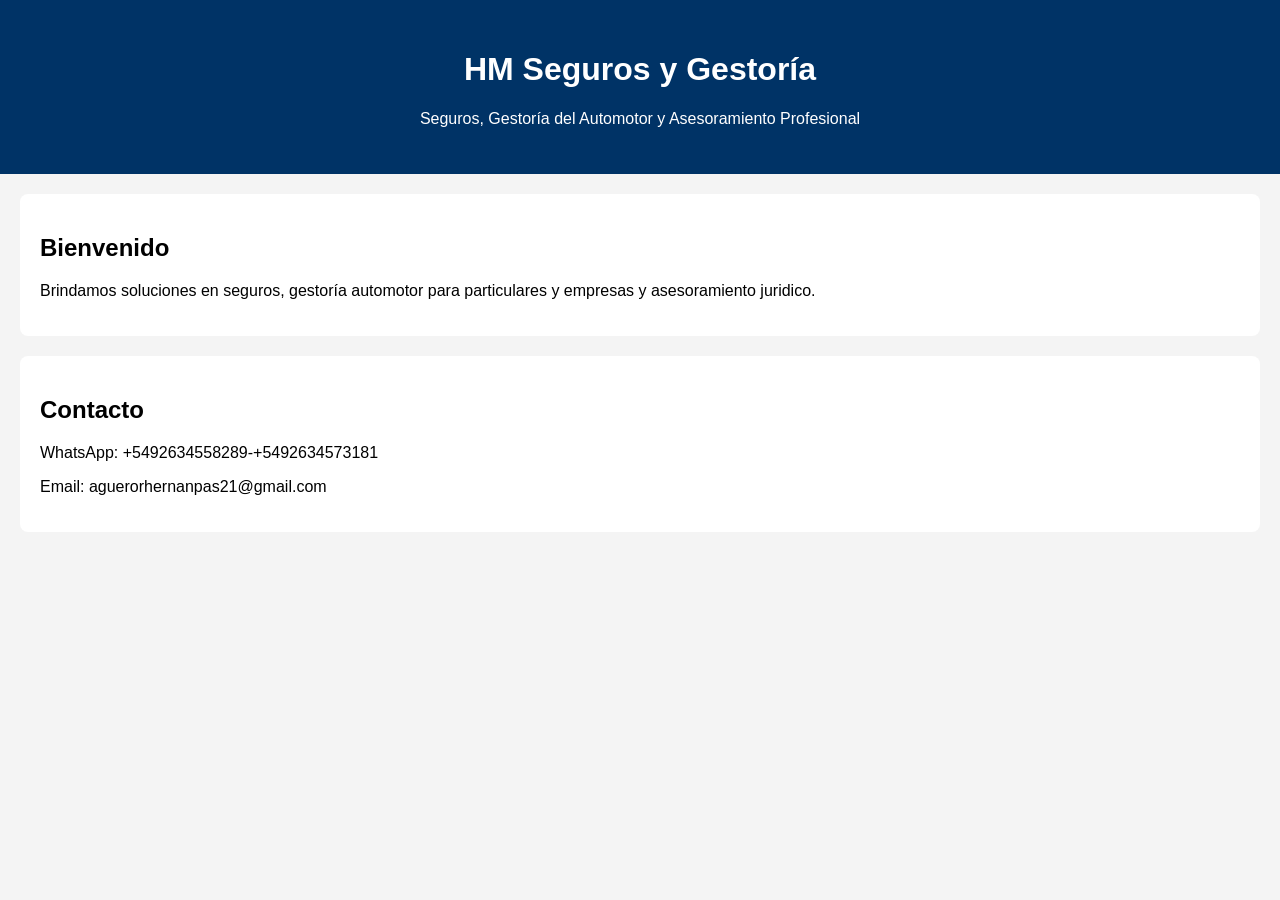
==== index.html @ 10b08e05 "Update index.html" ====
<!DOCTYPE html>
<html lang="es">
<head>
    <meta charset="UTF-8">
    <meta name="viewport" content="width=device-width, initial-scale=1.0">
    <title>HM Seguros, Gestoría y asesoramiento juridico</title>
    <link rel="stylesheet" href="style.css">
</head>
<body>

    <header>
        <h1>HM Seguros y Gestoría</h1>
        <p>Seguros, Gestoría del Automotor y Asesoramiento Profesional</p>
    </header>

    <main>
        <section>
            <h2>Bienvenido</h2>
            <p>Brindamos soluciones en seguros, gestoría automotor para particulares y empresas y asesoramiento juridico.</p>
        </section>

        <section>
            <h2>Contacto</h2>
            <p>WhatsApp: +5492634558289-+5492634573181</p>
            <p>Email: aguerorhernanpas21@gmail.com</p>
        </section>
    </main>

</body>
</html>
---- style.css ----
body {
    font-family: Arial, sans-serif;
    margin: 0;
    background-color: #f4f4f4;
}

header {
    background-color: #003366;
    color: white;
    text-align: center;
    padding: 30px;
}

main {
    padding: 20px;
}

section {
    background: white;
    padding: 20px;
    margin-bottom: 20px;
    border-radius: 8px;
}
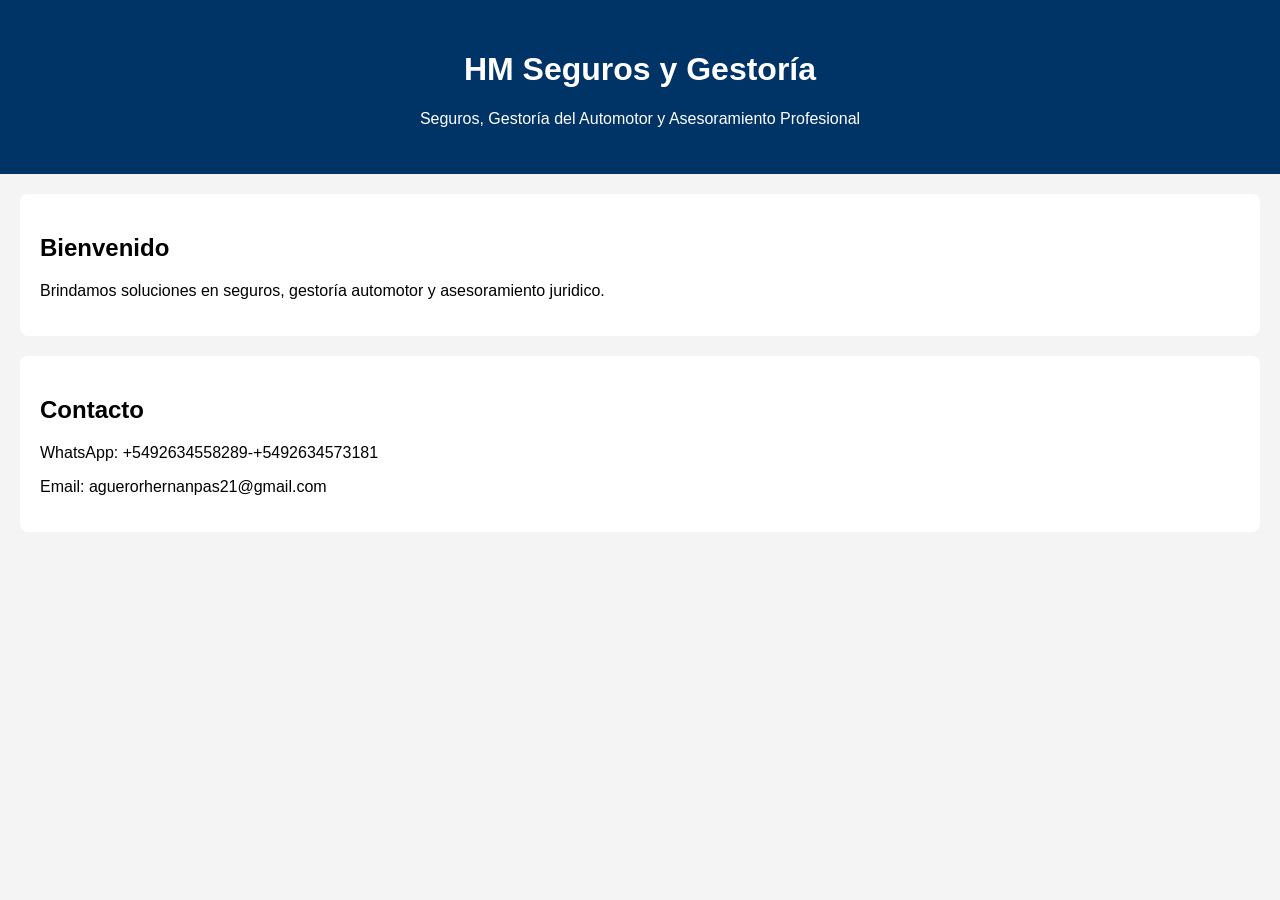
==== commit a117dd4e: "Update index.html" ====
--- a/index.html
+++ b/index.html
@@ -3,7 +3,7 @@
 <head>
     <meta charset="UTF-8">
     <meta name="viewport" content="width=device-width, initial-scale=1.0">
-    <title>HM Seguros, Gestoría y asesoramiento juridico</title>
+    <title>HM Seguros y Gestoría</title>
     <link rel="stylesheet" href="style.css">
 </head>
 <body>
@@ -16,7 +16,7 @@
     <main>
         <section>
             <h2>Bienvenido</h2>
-            <p>Brindamos soluciones en seguros, gestoría automotor para particulares y empresas y asesoramiento juridico.</p>
+            <p>Brindamos soluciones en seguros, gestoría automotor y asesoramiento juridico.</p>
         </section>
 
         <section>
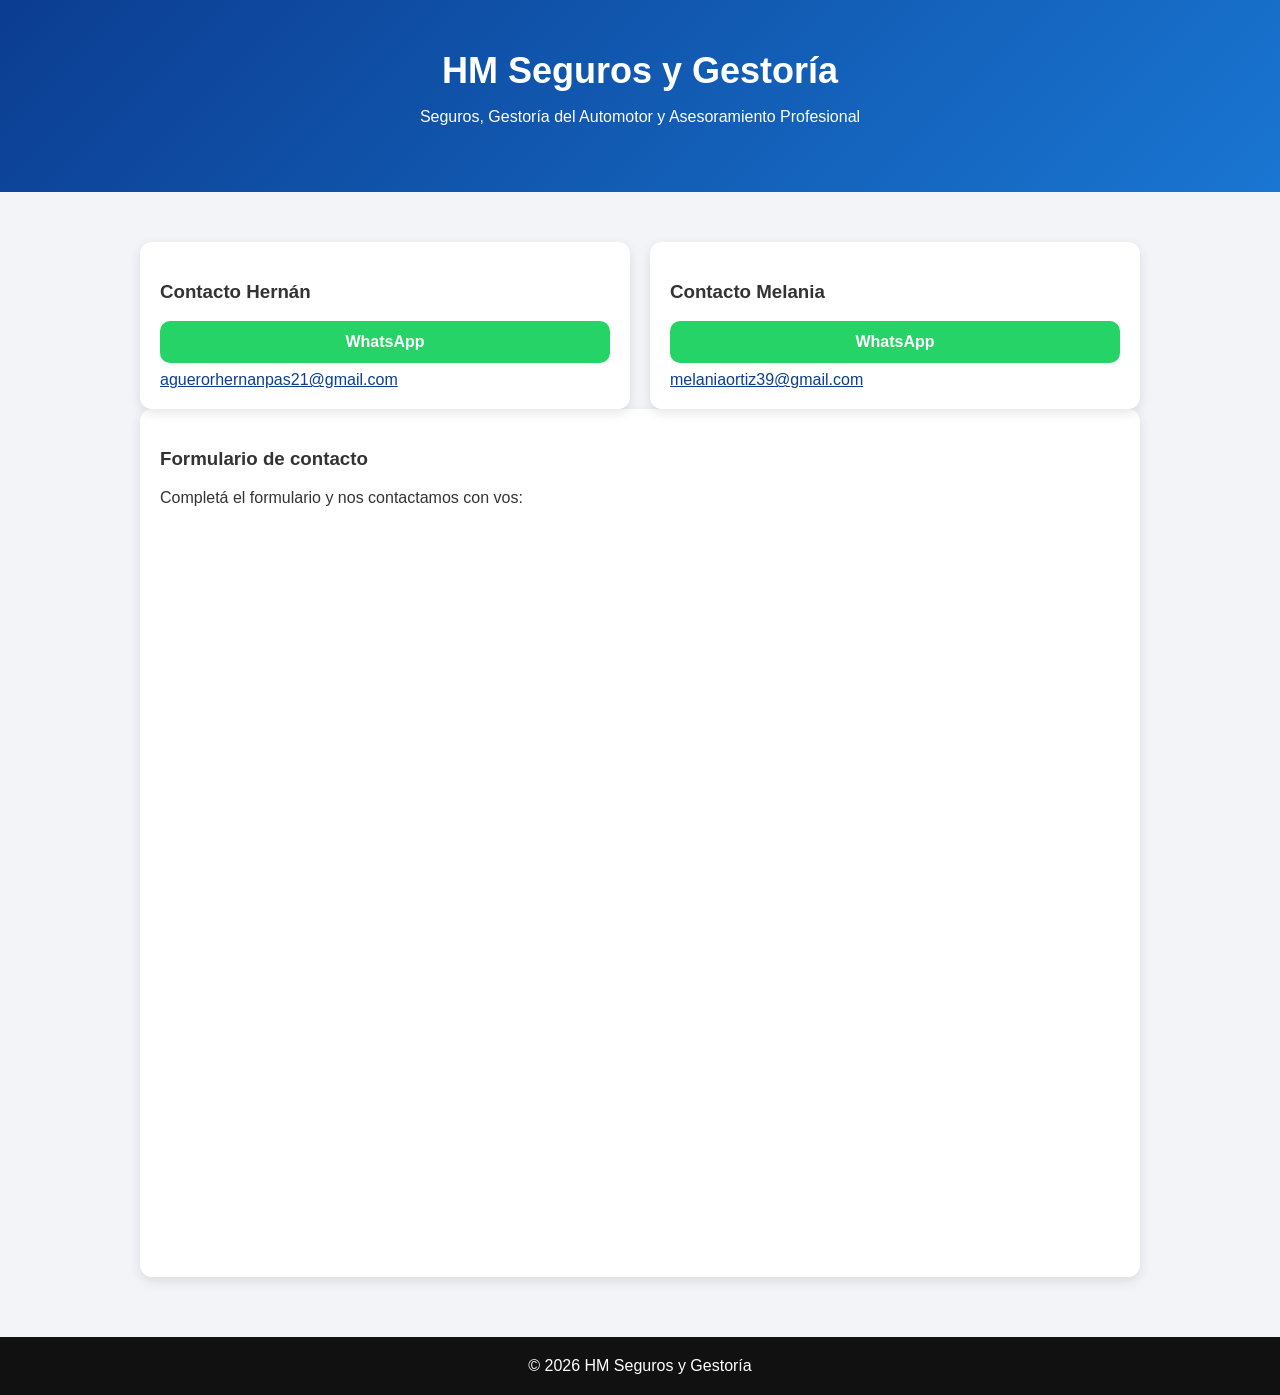
==== commit d7373cc1: "Update index.html" ====
--- a/index.html
+++ b/index.html
@@ -1,30 +1,123 @@
 <!DOCTYPE html>
 <html lang="es">
 <head>
-    <meta charset="UTF-8">
-    <meta name="viewport" content="width=device-width, initial-scale=1.0">
-    <title>HM Seguros y Gestoría</title>
-    <link rel="stylesheet" href="style.css">
+  <meta charset="UTF-8">
+  <meta name="viewport" content="width=device-width, initial-scale=1.0">
+  <title>HM Seguros y Gestoría</title>
+
+  <style>
+    body {
+      margin: 0;
+      font-family: Arial, sans-serif;
+      background: #f2f4f8;
+      color: #333;
+    }
+
+    header {
+      background: linear-gradient(135deg, #0b3d91, #1976d2);
+      color: white;
+      text-align: center;
+      padding: 50px 20px;
+    }
+
+    header h1 {
+      margin: 0;
+      font-size: 36px;
+    }
+
+    .container {
+      max-width: 1000px;
+      margin: auto;
+      padding: 20px;
+    }
+
+    .grid {
+      display: grid;
+      grid-template-columns: repeat(auto-fit, minmax(250px, 1fr));
+      gap: 20px;
+      margin-top: 30px;
+    }
+
+    .card {
+      background: white;
+      padding: 20px;
+      border-radius: 12px;
+      box-shadow: 0 4px 12px rgba(0,0,0,0.1);
+    }
+
+    .btn {
+      display: block;
+      text-align: center;
+      background: #25D366;
+      color: white;
+      padding: 12px;
+      border-radius: 10px;
+      text-decoration: none;
+      font-weight: bold;
+      margin-top: 10px;
+    }
+
+    .email {
+      display: block;
+      margin-top: 8px;
+      color: #0b3d91;
+    }
+
+    iframe {
+      width: 100%;
+      height: 700px;
+      border: none;
+      margin-top: 30px;
+      border-radius: 10px;
+    }
+
+    footer {
+      text-align: center;
+      padding: 20px;
+      background: #111;
+      color: white;
+      margin-top: 40px;
+    }
+  </style>
 </head>
+
 <body>
 
-    <header>
-        <h1>HM Seguros y Gestoría</h1>
-        <p>Seguros, Gestoría del Automotor y Asesoramiento Profesional</p>
-    </header>
+<header>
+  <h1>HM Seguros y Gestoría</h1>
+  <p>Seguros, Gestoría del Automotor y Asesoramiento Profesional</p>
+</header>
 
-    <main>
-        <section>
-            <h2>Bienvenido</h2>
-            <p>Brindamos soluciones en seguros, gestoría automotor y asesoramiento juridico.</p>
-        </section>
+<div class="container">
 
-        <section>
-            <h2>Contacto</h2>
-            <p>WhatsApp: +5492634558289-+5492634573181</p>
-            <p>Email: aguerorhernanpas21@gmail.com</p>
-        </section>
-    </main>
+  <div class="grid">
+
+    <div class="card">
+      <h3>Contacto Hernán</h3>
+      <a class="btn" href="https://wa.me/5492634558289" target="_blank">WhatsApp</a>
+      <a class="email" href="mailto:aguerorhernanpas21@gmail.com">aguerorhernanpas21@gmail.com</a>
+    </div>
+
+    <div class="card">
+      <h3>Contacto Melania</h3>
+      <a class="btn" href="https://wa.me/5492634573181" target="_blank">WhatsApp</a>
+      <a class="email" href="mailto:melaniaortiz39@gmail.com">melaniaortiz39@gmail.com</a>
+    </div>
+
+  </div>
+
+  <div class="card">
+    <h3>Formulario de contacto</h3>
+    <p>Completá el formulario y nos contactamos con vos:</p>
+
+    <iframe src="https://docs.google.com/forms/d/e/tea6bpiDQgUr82UW9/viewform?embedded=true"></iframe>
+  </div>
+
+</div>
+
+<footer>
+  © 2026 HM Seguros y Gestoría
+</footer>
 
 </body>
 </html>
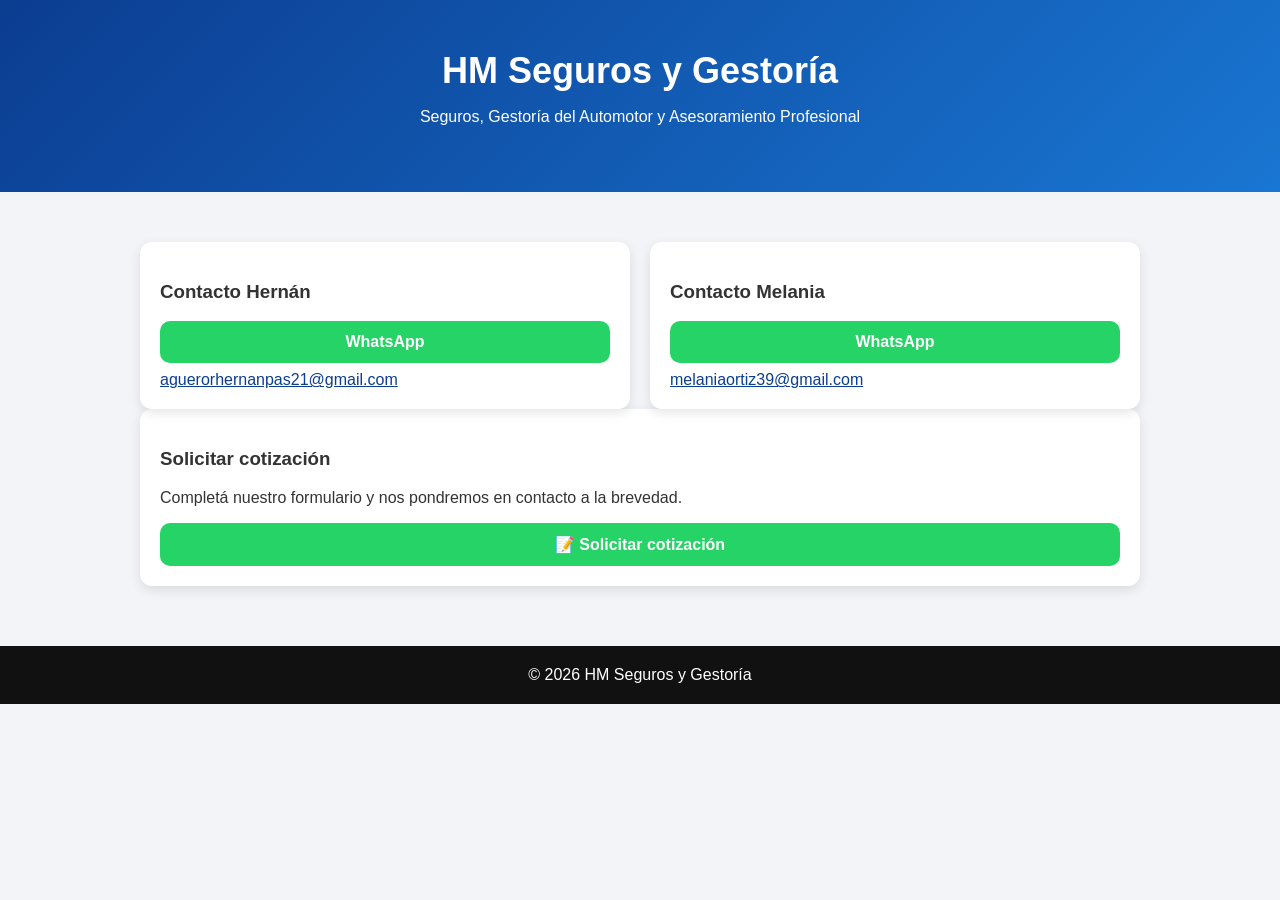
==== commit 3458ec63: "Update index.html" ====
--- a/index.html
+++ b/index.html
@@ -3,7 +3,7 @@
 <head>
   <meta charset="UTF-8">
   <meta name="viewport" content="width=device-width, initial-scale=1.0">
-  <title>HM Seguros y Gestoría</title>
+  <title>HM Servicios Profesionales</title>
 
   <style>
     body {
@@ -106,12 +106,14 @@
 
   </div>
 
-  <div class="card">
-    <h3>Formulario de contacto</h3>
-    <p>Completá el formulario y nos contactamos con vos:</p>
+<div class="card">
+  <h3>Solicitar cotización</h3>
+  <p>Completá nuestro formulario y nos pondremos en contacto a la brevedad.</p>
 
-    <iframe src="https://docs.google.com/forms/d/e/tea6bpiDQgUr82UW9/viewform?embedded=true"></iframe>
-  </div>
+  <a class="btn" href="https://forms.gle/tea6bpiDQgUr82UW9" target="_blank">
+    📝 Solicitar cotización
+  </a>
+</div>
 
 </div>
 
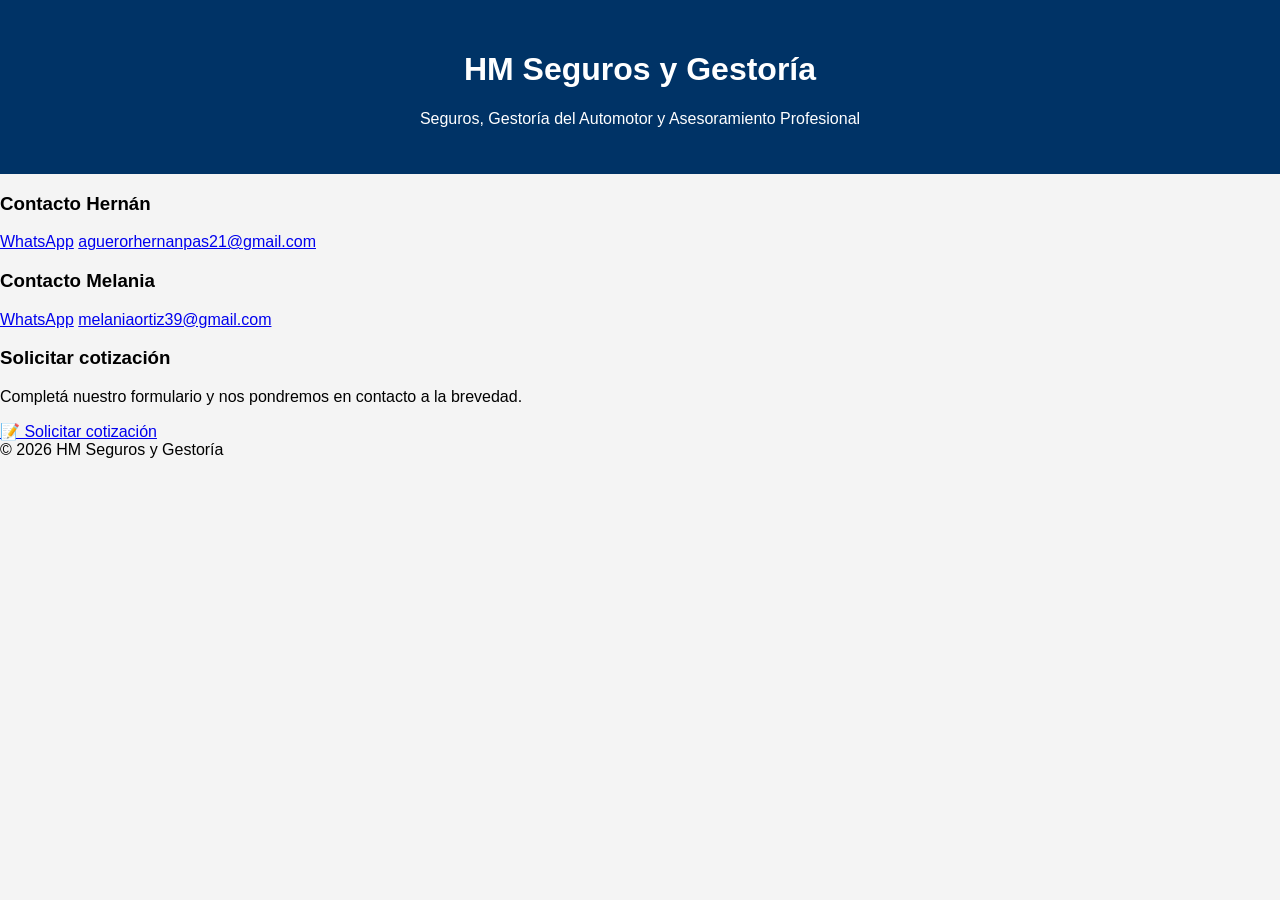
==== commit f888b20a: "Update index.html" ====
--- a/index.html
+++ b/index.html
@@ -5,80 +5,8 @@
   <meta name="viewport" content="width=device-width, initial-scale=1.0">
   <title>HM Servicios Profesionales</title>
 
-  <style>
-    body {
-      margin: 0;
-      font-family: Arial, sans-serif;
-      background: #f2f4f8;
-      color: #333;
-    }
-
-    header {
-      background: linear-gradient(135deg, #0b3d91, #1976d2);
-      color: white;
-      text-align: center;
-      padding: 50px 20px;
-    }
-
-    header h1 {
-      margin: 0;
-      font-size: 36px;
-    }
-
-    .container {
-      max-width: 1000px;
-      margin: auto;
-      padding: 20px;
-    }
-
-    .grid {
-      display: grid;
-      grid-template-columns: repeat(auto-fit, minmax(250px, 1fr));
-      gap: 20px;
-      margin-top: 30px;
-    }
-
-    .card {
-      background: white;
-      padding: 20px;
-      border-radius: 12px;
-      box-shadow: 0 4px 12px rgba(0,0,0,0.1);
-    }
-
-    .btn {
-      display: block;
-      text-align: center;
-      background: #25D366;
-      color: white;
-      padding: 12px;
-      border-radius: 10px;
-      text-decoration: none;
-      font-weight: bold;
-      margin-top: 10px;
-    }
-
-    .email {
-      display: block;
-      margin-top: 8px;
-      color: #0b3d91;
-    }
-
-    iframe {
-      width: 100%;
-      height: 700px;
-      border: none;
-      margin-top: 30px;
-      border-radius: 10px;
-    }
-
-    footer {
-      text-align: center;
-      padding: 20px;
-      background: #111;
-      color: white;
-      margin-top: 40px;
-    }
-  </style>
+  <!-- CSS externo -->
+  <link rel="stylesheet" href="style.css">
 </head>
 
 <body>
@@ -106,14 +34,14 @@
 
   </div>
 
-<div class="card">
-  <h3>Solicitar cotización</h3>
-  <p>Completá nuestro formulario y nos pondremos en contacto a la brevedad.</p>
+  <div class="card">
+    <h3>Solicitar cotización</h3>
+    <p>Completá nuestro formulario y nos pondremos en contacto a la brevedad.</p>
 
-  <a class="btn" href="https://forms.gle/tea6bpiDQgUr82UW9" target="_blank">
-    📝 Solicitar cotización
-  </a>
-</div>
+    <a class="btn" href="https://forms.gle/tea6bpiDQgUr82UW9" target="_blank">
+      📝 Solicitar cotización
+    </a>
+  </div>
 
 </div>
 
--- a/style.css
+++ b/style.css
@@ -0,0 +1,23 @@
+body {
+    font-family: Arial, sans-serif;
+    margin: 0;
+    background-color: #f4f4f4;
+}
+
+header {
+    background-color: #003366;
+    color: white;
+    text-align: center;
+    padding: 30px;
+}
+
+main {
+    padding: 20px;
+}
+
+section {
+    background: white;
+    padding: 20px;
+    margin-bottom: 20px;
+    border-radius: 8px;
+}
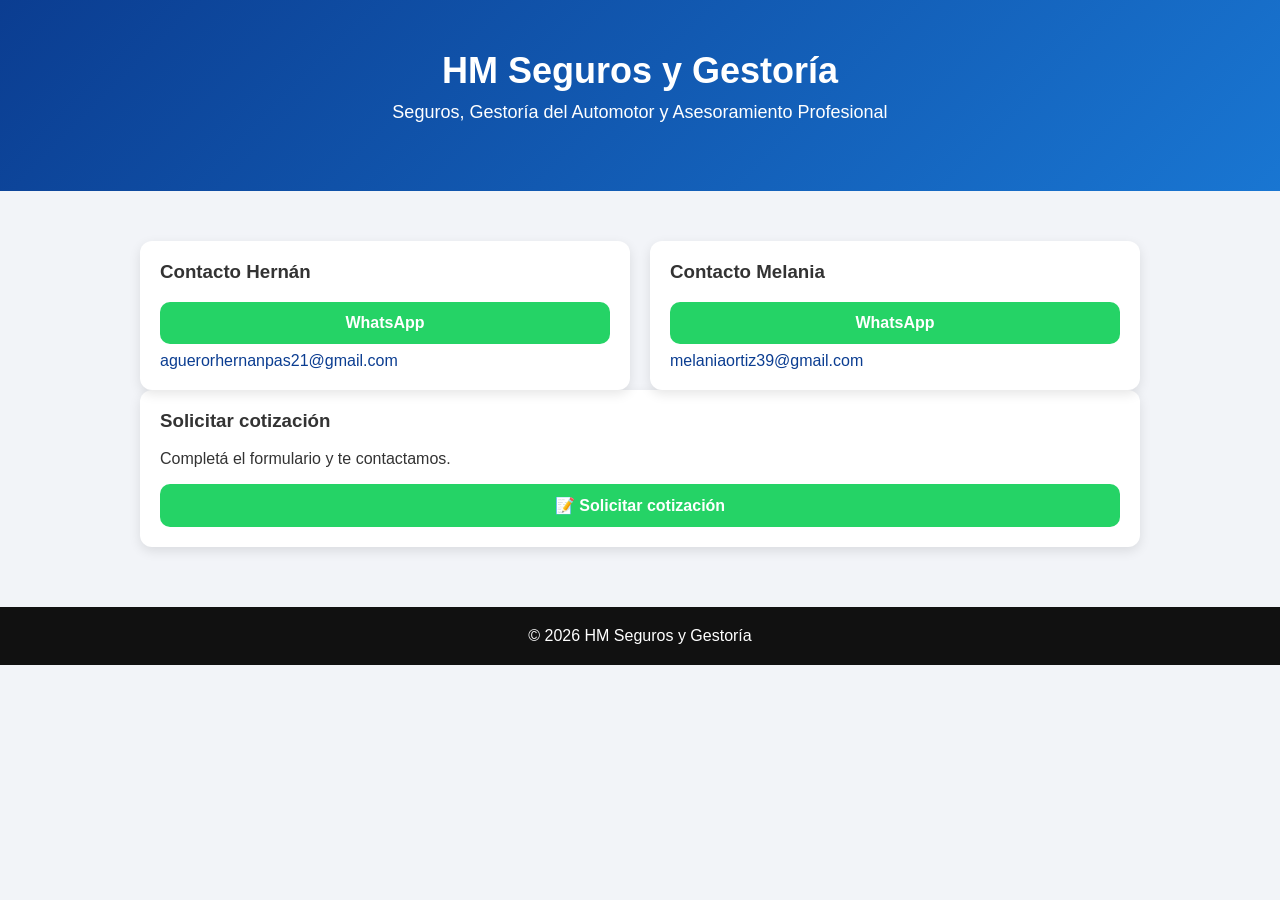
==== commit db9cdc97: "Update index.html" ====
--- a/index.html
+++ b/index.html
@@ -3,9 +3,8 @@
 <head>
   <meta charset="UTF-8">
   <meta name="viewport" content="width=device-width, initial-scale=1.0">
-  <title>HM Servicios Profesionales</title>
+  <title>HM Seguros y Gestoría</title>
 
-  <!-- CSS externo -->
   <link rel="stylesheet" href="style.css">
 </head>
 
@@ -36,7 +35,7 @@
 
   <div class="card">
     <h3>Solicitar cotización</h3>
-    <p>Completá nuestro formulario y nos pondremos en contacto a la brevedad.</p>
+    <p>Completá el formulario y te contactamos.</p>
 
     <a class="btn" href="https://forms.gle/tea6bpiDQgUr82UW9" target="_blank">
       📝 Solicitar cotización
--- a/style.css
+++ b/style.css
@@ -1,23 +1,78 @@
 body {
-    font-family: Arial, sans-serif;
-    margin: 0;
-    background-color: #f4f4f4;
+  margin: 0;
+  font-family: Arial, sans-serif;
+  background: #f2f4f8;
+  color: #333;
 }
 
 header {
-    background-color: #003366;
-    color: white;
-    text-align: center;
-    padding: 30px;
+  background: linear-gradient(135deg, #0b3d91, #1976d2);
+  color: white;
+  text-align: center;
+  padding: 50px 20px;
 }
 
-main {
-    padding: 20px;
+header h1 {
+  margin: 0;
+  font-size: 36px;
 }
 
-section {
-    background: white;
-    padding: 20px;
-    margin-bottom: 20px;
-    border-radius: 8px;
-}+header p {
+  margin-top: 10px;
+  font-size: 18px;
+}
+
+.container {
+  max-width: 1000px;
+  margin: auto;
+  padding: 20px;
+}
+
+.grid {
+  display: grid;
+  grid-template-columns: repeat(auto-fit, minmax(250px, 1fr));
+  gap: 20px;
+  margin-top: 30px;
+}
+
+.card {
+  background: white;
+  padding: 20px;
+  border-radius: 12px;
+  box-shadow: 0 4px 12px rgba(0,0,0,0.1);
+}
+
+.card h3 {
+  margin-top: 0;
+}
+
+.btn {
+  display: block;
+  text-align: center;
+  background: #25D366;
+  color: white;
+  padding: 12px;
+  border-radius: 10px;
+  text-decoration: none;
+  font-weight: bold;
+  margin-top: 10px;
+}
+
+.btn:hover {
+  background: #1ebe5d;
+}
+
+.email {
+  display: block;
+  margin-top: 8px;
+  color: #0b3d91;
+  text-decoration: none;
+}
+
+footer {
+  text-align: center;
+  padding: 20px;
+  background: #111;
+  color: white;
+  margin-top: 40px;
+}
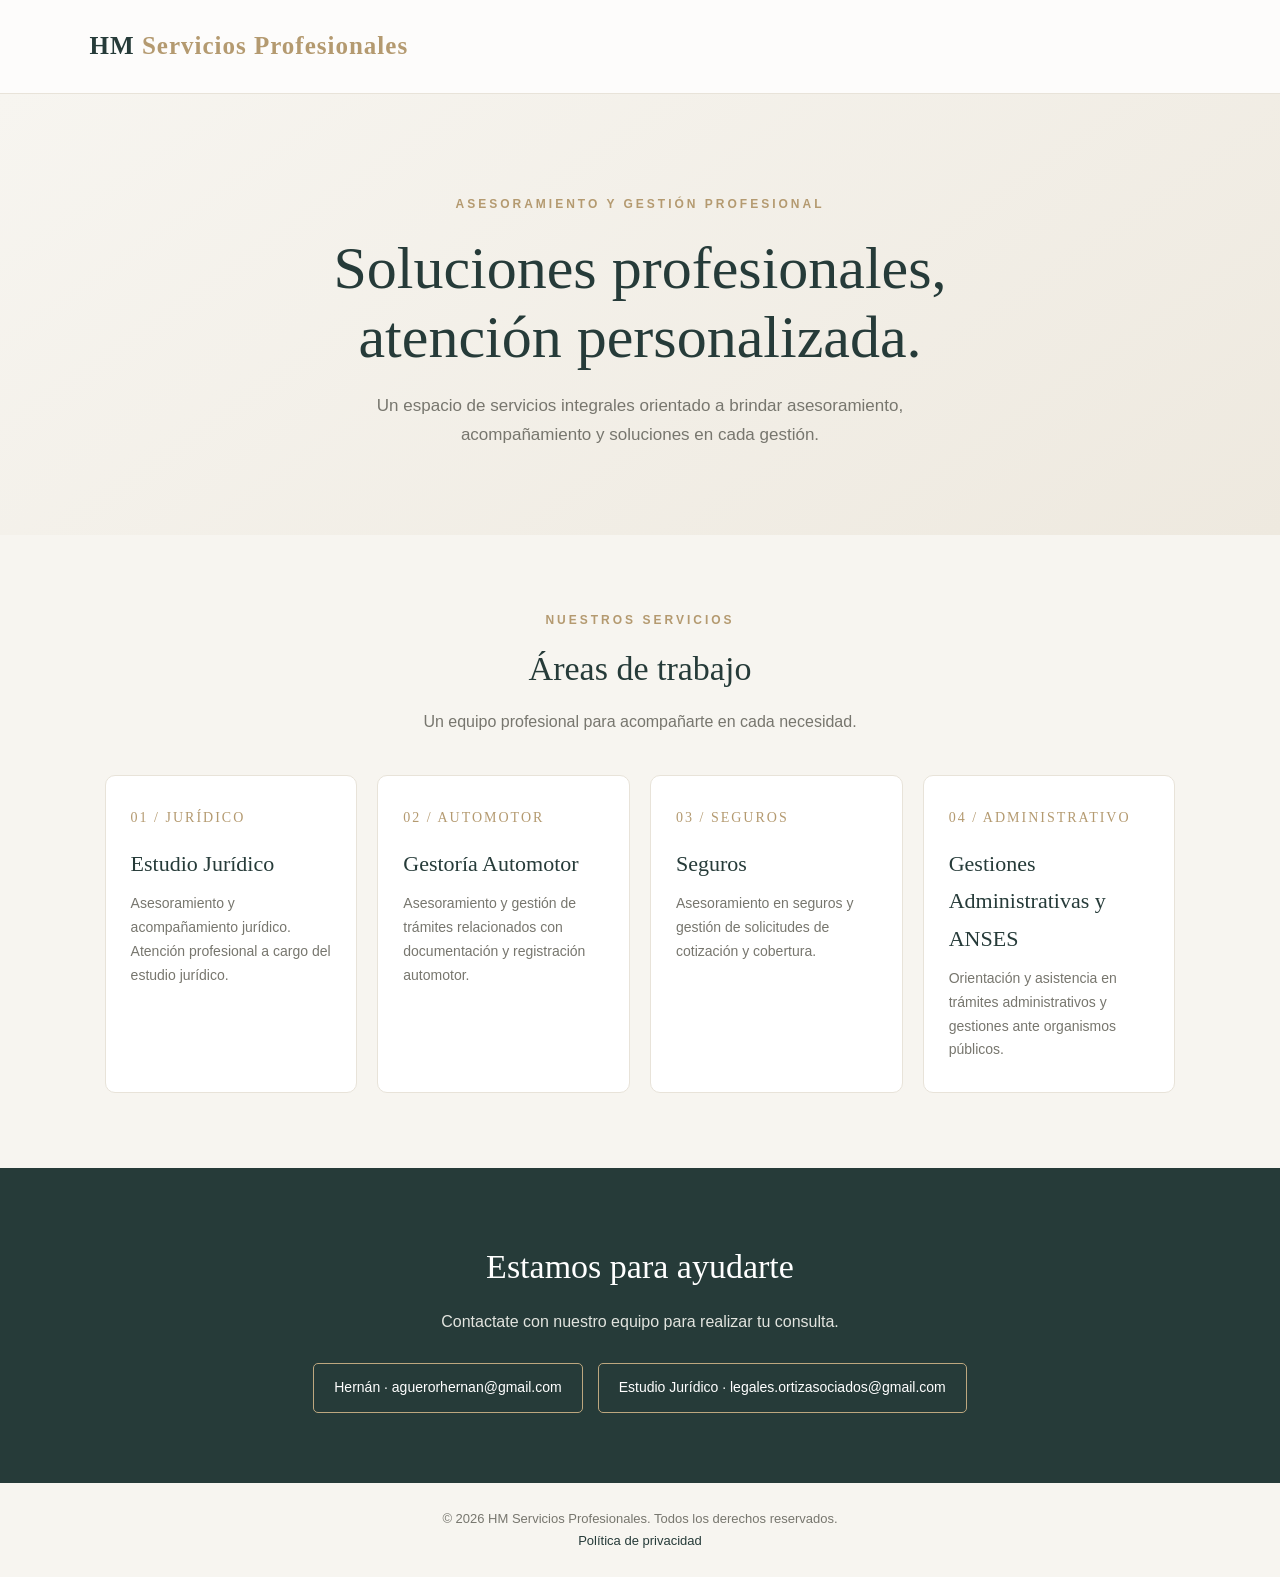
==== commit 330e2737: "Update index.html" ====
--- a/index.html
+++ b/index.html
@@ -1,52 +1,305 @@
+
 <!DOCTYPE html>
 <html lang="es">
 <head>
   <meta charset="UTF-8">
   <meta name="viewport" content="width=device-width, initial-scale=1.0">
-  <title>HM Seguros y Gestoría</title>
-
-  <link rel="stylesheet" href="style.css">
+  <meta name="theme-color" content="#f7f5f0">
+  <meta name="description" content="HM Servicios Profesionales. Estudio Jurídico, Gestoría Automotor, Seguros y Gestiones Administrativas.">
+  <title>HM Servicios Profesionales</title>
+
+  <style>
+    :root {
+      --background: #f7f5f0;
+      --surface: #ffffff;
+      --primary: #263b39;
+      --text: #383a35;
+      --muted: #77766e;
+      --gold: #b49a70;
+      --line: #e8e3d9;
+    }
+
+    * {
+      box-sizing: border-box;
+      margin: 0;
+      padding: 0;
+    }
+
+    body {
+      font-family: Arial, Helvetica, sans-serif;
+      background: var(--background);
+      color: var(--text);
+      line-height: 1.7;
+    }
+
+    a {
+      color: inherit;
+    }
+
+    header {
+      padding: 25px 7%;
+      border-bottom: 1px solid var(--line);
+      background: rgba(255,255,255,.75);
+    }
+
+    .brand {
+      color: var(--primary);
+      font-family: Georgia, serif;
+      font-size: 25px;
+      letter-spacing: 1px;
+      font-weight: bold;
+    }
+
+    .brand span {
+      color: var(--gold);
+    }
+
+    .hero {
+      padding: 100px 20px 85px;
+      text-align: center;
+      background: linear-gradient(145deg, #f7f5f0, #eee9df);
+    }
+
+    .eyebrow {
+      color: var(--gold);
+      text-transform: uppercase;
+      letter-spacing: 3px;
+      font-size: 12px;
+      font-weight: bold;
+    }
+
+    h1 {
+      max-width: 800px;
+      margin: 20px auto;
+      color: var(--primary);
+      font-family: Georgia, serif;
+      font-size: clamp(38px, 6vw, 60px);
+      font-weight: normal;
+      line-height: 1.15;
+    }
+
+    .hero p {
+      max-width: 650px;
+      margin: auto;
+      color: var(--muted);
+      font-size: 17px;
+    }
+
+    .section {
+      padding: 75px 7%;
+      max-width: 1250px;
+      margin: auto;
+    }
+
+    .section-heading {
+      text-align: center;
+      margin-bottom: 40px;
+    }
+
+    .section-heading h2 {
+      color: var(--primary);
+      font-family: Georgia, serif;
+      font-size: 34px;
+      font-weight: normal;
+      margin: 10px 0;
+    }
+
+    .section-heading p {
+      color: var(--muted);
+    }
+
+    .services {
+      display: grid;
+      grid-template-columns: repeat(auto-fit, minmax(230px, 1fr));
+      gap: 20px;
+    }
+
+    .service {
+      background: var(--surface);
+      border: 1px solid var(--line);
+      border-radius: 10px;
+      padding: 30px 25px;
+    }
+
+    .service-number {
+      color: var(--gold);
+      font-family: Georgia, serif;
+      font-size: 14px;
+      letter-spacing: 2px;
+    }
+
+    .service h3 {
+      color: var(--primary);
+      font-family: Georgia, serif;
+      font-size: 22px;
+      font-weight: normal;
+      margin: 15px 0 10px;
+    }
+
+    .service p {
+      color: var(--muted);
+      font-size: 14px;
+    }
+
+    .contact {
+      background: var(--primary);
+      color: white;
+      text-align: center;
+      padding: 70px 20px;
+    }
+
+    .contact h2 {
+      font-family: Georgia, serif;
+      font-size: 34px;
+      font-weight: normal;
+      margin-bottom: 12px;
+    }
+
+    .contact p {
+      color: #e2e4df;
+      margin-bottom: 28px;
+    }
+
+    .contact-links {
+      display: flex;
+      flex-wrap: wrap;
+      justify-content: center;
+      gap: 15px;
+    }
+
+    .contact-links a {
+      display: inline-block;
+      padding: 12px 20px;
+      border: 1px solid #bda77f;
+      border-radius: 5px;
+      color: white;
+      text-decoration: none;
+      font-size: 14px;
+    }
+
+    .contact-links a:hover {
+      background: #ffffff;
+      color: var(--primary);
+    }
+
+    footer {
+      padding: 25px 20px;
+      text-align: center;
+      color: var(--muted);
+      font-size: 13px;
+    }
+
+    footer a {
+      color: var(--primary);
+      text-decoration: none;
+    }
+
+    @media (max-width: 600px) {
+      .hero {
+        padding: 75px 20px;
+      }
+
+      .section {
+        padding: 55px 6%;
+      }
+
+      .contact-links {
+        flex-direction: column;
+        align-items: center;
+      }
+
+      .contact-links a {
+        width: 100%;
+        max-width: 340px;
+      }
+    }
+  </style>
 </head>
 
 <body>
 
-<header>
-  <h1>HM Seguros y Gestoría</h1>
-  <p>Seguros, Gestoría del Automotor y Asesoramiento Profesional</p>
-</header>
-
-<div class="container">
-
-  <div class="grid">
-
-    <div class="card">
-      <h3>Contacto Hernán</h3>
-      <a class="btn" href="https://wa.me/5492634558289" target="_blank">WhatsApp</a>
-      <a class="email" href="mailto:aguerorhernanpas21@gmail.com">aguerorhernanpas21@gmail.com</a>
-    </div>
-
-    <div class="card">
-      <h3>Contacto Melania</h3>
-      <a class="btn" href="https://wa.me/5492634573181" target="_blank">WhatsApp</a>
-      <a class="email" href="mailto:melaniaortiz39@gmail.com">melaniaortiz39@gmail.com</a>
-    </div>
-
-  </div>
-
-  <div class="card">
-    <h3>Solicitar cotización</h3>
-    <p>Completá el formulario y te contactamos.</p>
-
-    <a class="btn" href="https://forms.gle/tea6bpiDQgUr82UW9" target="_blank">
-      📝 Solicitar cotización
-    </a>
-  </div>
-
-</div>
-
-<footer>
-  © 2026 HM Seguros y Gestoría
-</footer>
+  <header>
+    <div class="brand">HM <span>Servicios Profesionales</span></div>
+  </header>
+
+  <main>
+    <section class="hero">
+      <div class="eyebrow">Asesoramiento y gestión profesional</div>
+      <h1>Soluciones profesionales, atención personalizada.</h1>
+      <p>
+        Un espacio de servicios integrales orientado a brindar
+        asesoramiento, acompañamiento y soluciones en cada gestión.
+      </p>
+    </section>
+
+    <section class="section">
+      <div class="section-heading">
+        <div class="eyebrow">Nuestros servicios</div>
+        <h2>Áreas de trabajo</h2>
+        <p>Un equipo profesional para acompañarte en cada necesidad.</p>
+      </div>
+
+      <div class="services">
+
+        <article class="service">
+          <div class="service-number">01 / JURÍDICO</div>
+          <h3>Estudio Jurídico</h3>
+          <p>
+            Asesoramiento y acompañamiento jurídico.
+            Atención profesional a cargo del estudio jurídico.
+          </p>
+        </article>
+
+        <article class="service">
+          <div class="service-number">02 / AUTOMOTOR</div>
+          <h3>Gestoría Automotor</h3>
+          <p>
+            Asesoramiento y gestión de trámites relacionados
+            con documentación y registración automotor.
+          </p>
+        </article>
+
+        <article class="service">
+          <div class="service-number">03 / SEGUROS</div>
+          <h3>Seguros</h3>
+          <p>
+            Asesoramiento en seguros y gestión de solicitudes
+            de cotización y cobertura.
+          </p>
+        </article>
+
+        <article class="service">
+          <div class="service-number">04 / ADMINISTRATIVO</div>
+          <h3>Gestiones Administrativas y ANSES</h3>
+          <p>
+            Orientación y asistencia en trámites administrativos
+            y gestiones ante organismos públicos.
+          </p>
+        </article>
+
+      </div>
+    </section>
+
+    <section class="contact">
+      <h2>Estamos para ayudarte</h2>
+      <p>Contactate con nuestro equipo para realizar tu consulta.</p>
+
+      <div class="contact-links">
+        <a href="mailto:aguerorhernan@gmail.com">
+          Hernán · aguerorhernan@gmail.com
+        </a>
+
+        <a href="mailto:legales.ortizasociados@gmail.com">
+          Estudio Jurídico · legales.ortizasociados@gmail.com
+        </a>
+      </div>
+    </section>
+  </main>
+
+  <footer>
+    <p>© 2026 HM Servicios Profesionales. Todos los derechos reservados.</p>
+    <p><a href="privacy.html">Política de privacidad</a></p>
+  </footer>
 
 </body>
 </html>
